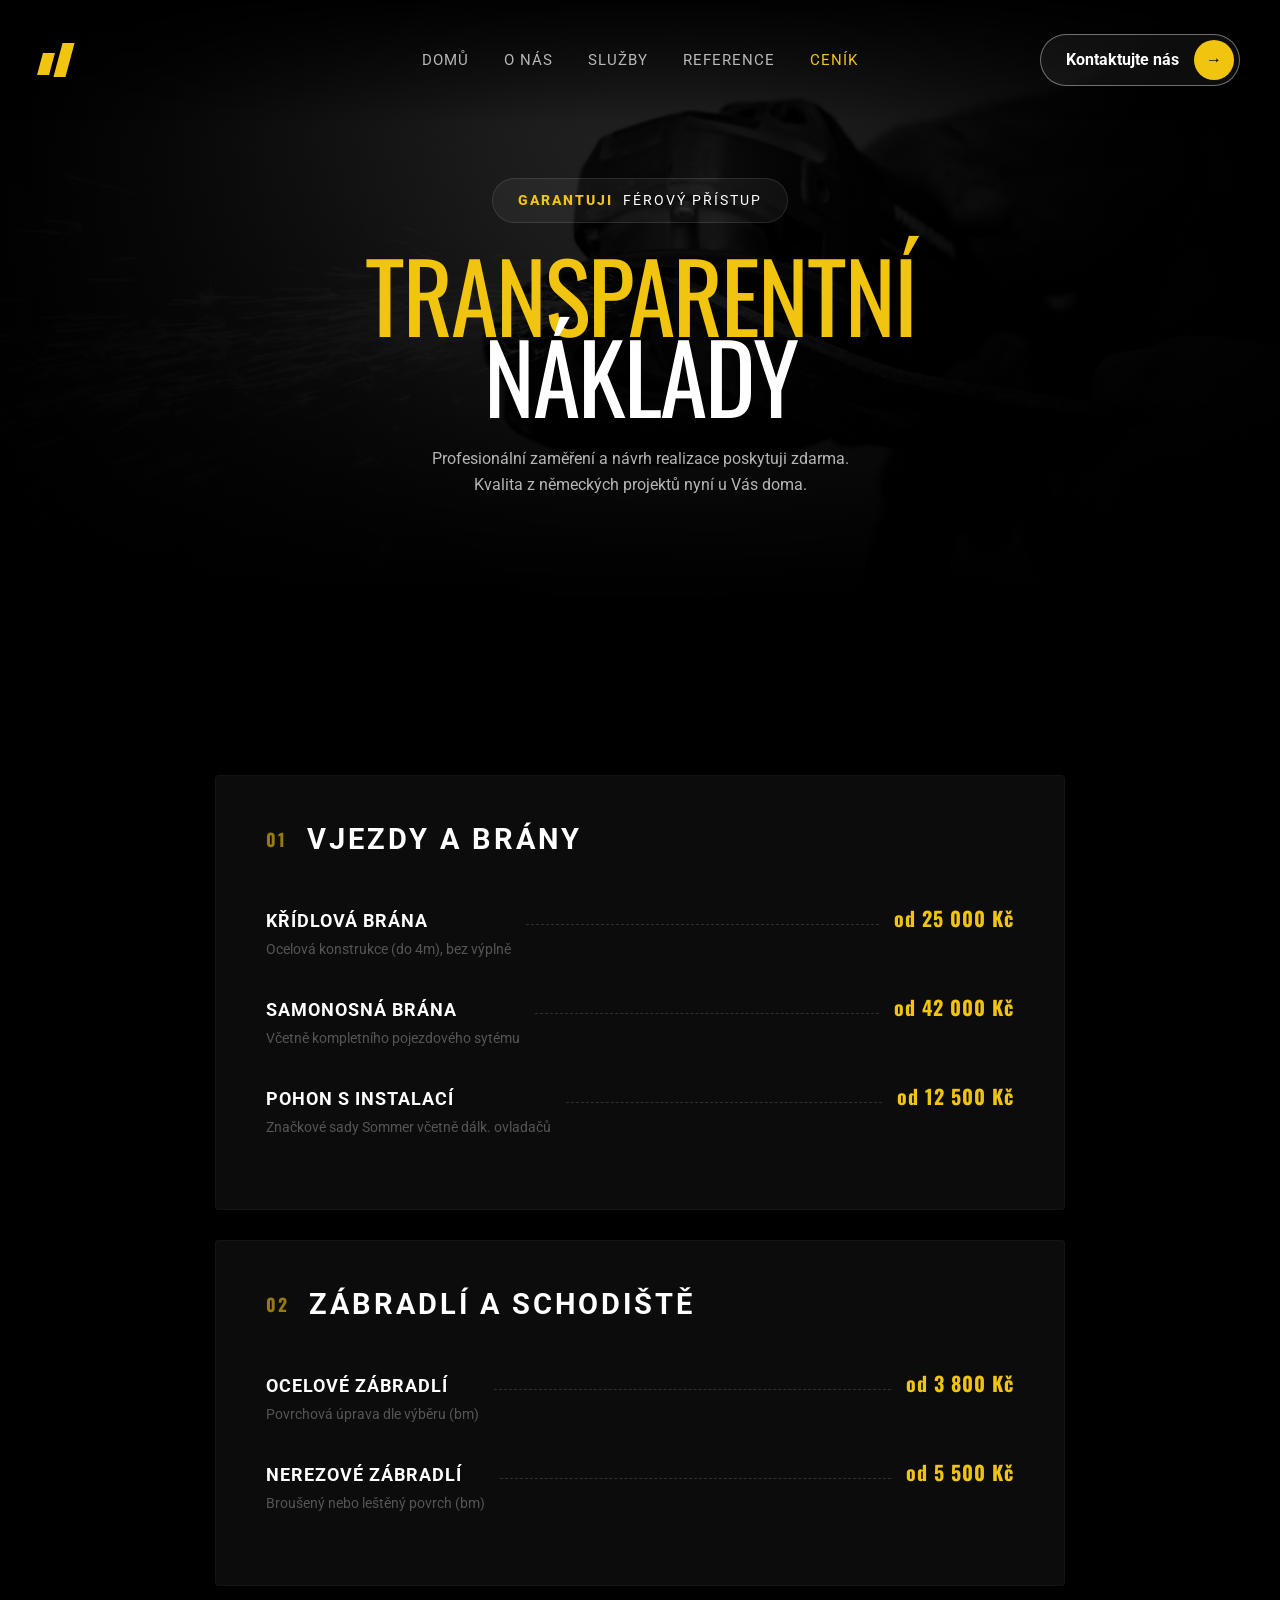
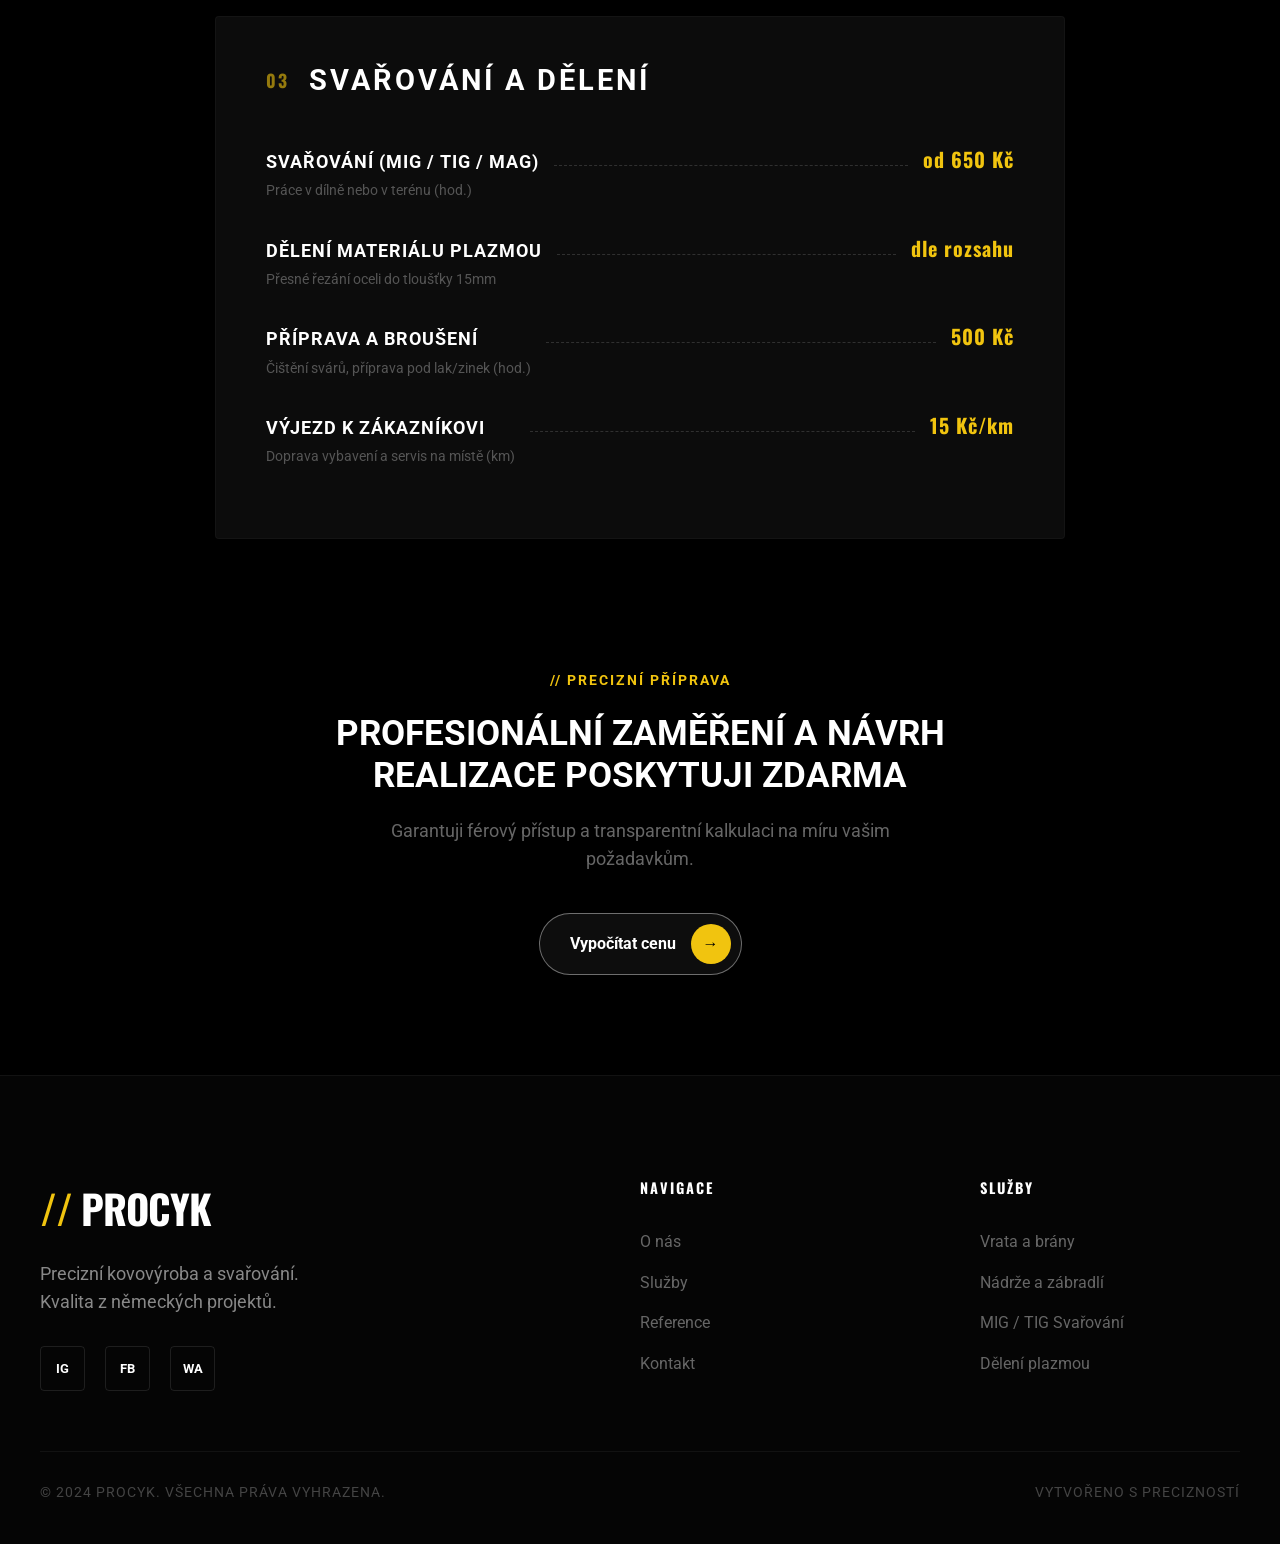
==== cenik.html @ 387824d1 "Add files via upload" ====
<!doctype html>
<html lang="cs">
  <head>
    <meta charset="UTF-8" />
    <meta name="viewport" content="width=device-width, initial-scale=1.0" />
    <title>Ceník | PROCYK</title>
    <link rel="stylesheet" href="style.css" />
        <link
      href="https://fonts.googleapis.com/css2?family=Oswald:wght@700&family=Roboto:wght@400;700&display=swap"
      rel="stylesheet"
    />
  </head>
  <body>
    <header class="main-header">
      <div class="header-inner">
        <div class="logo-wrapper">
          <div class="logo-icon">
            <span class="bar bar-1"></span>
            <span class="bar bar-2"></span>
          </div>
        </div>

        <nav class="nav-menu">
          <ul>
            <li><a href="index.html">Domů</a></li>
            <li><a href="index.html#o-mne">O nás</a></li>
              <a href="index.html#services">Služby</a>
            </li>
            <li><a href="reference.html">Reference</a></li>
            <li><a href="cenik.html" class="active">Ceník</a></li>
          </ul>
        </nav>

        <div class="header-actions">
          <a href="kontakt.html" class="contact-pill">
            <span>Kontaktujte nás</span>
            <div class="circle-arrow">→</div>
          </a>
        </div>
      </div>
    </header>

<section class="pricing-hero">
    <div class="hero-bg-wrapper">
        <img src="images/hero-cenik.jpg" alt="Výroba" class="hero-bg-img">
        <div class="hero-gradient-overlay"></div>
    </div>

    <div class="hero-content-center">
        <div class="trust-pill">
            <span class="pill-yellow">Garantuji</span> férový přístup
        </div>
        
        <h1 class="huge-title">
            <span class="line-yellow">Transparentní</span>
            <span class="line-white">Náklady</span>
        </h1>

        <p class="hero-description">
            Profesionální zaměření a návrh realizace poskytuji zdarma. <br>
            Kvalita z německých projektů nyní u Vás doma.
        </p>
    </div>
</section>
</section>
    <section class="pricing-content">
      <div class="container-small">
        <div class="price-card-group">
          <div class="price-cat-header">
            <span class="cat-number">01</span>
            <h2 class="cat-title">Vjezdy a brány</h2>
          </div>

          <div class="price-list">
            <div class="price-item">
              <div class="price-info">
                <span class="service-name">Křídlová brána</span>
                <span class="service-detail"
                  >Ocelová konstrukce (do 4m), bez výplně</span
                >
              </div>
              <div class="price-dots"></div>
              <div class="price-tag">od 25 000 Kč</div>
            </div>

            <div class="price-item">
              <div class="price-info">
                <span class="service-name">Samonosná brána</span>
                <span class="service-detail"
                  >Včetně kompletního pojezdového sytému</span
                >
              </div>
              <div class="price-dots :hover"></div>
              <div class="price-tag">od 42 000 Kč</div>
            </div>

            <div class="price-item highlight">
              <div class="price-info">
                <span class="service-name">Pohon s instalací</span>
                <span class="service-detail"
                  >Značkové sady Sommer včetně dálk. ovladačů</span
                >
              </div>
              <div class="price-dots"></div>
              <div class="price-tag">od 12 500 Kč</div>
            </div>
          </div>
        </div>

        <div class="price-card-group">
          <div class="price-cat-header">
            <span class="cat-number">02</span>
            <h2 class="cat-title">Zábradlí a schodiště</h2>
          </div>

          <div class="price-list">
            <div class="price-item">
              <div class="price-info">
                <span class="service-name">Ocelové zábradlí</span>
                <span class="service-detail"
                  >Povrchová úprava dle výběru (bm)</span
                >
              </div>
              <div class="price-dots"></div>
              <div class="price-tag">od 3 800 Kč</div>
            </div>

            <div class="price-item">
              <div class="price-info">
                <span class="service-name">Nerezové zábradlí</span>
                <span class="service-detail"
                  >Broušený nebo leštěný povrch (bm)</span
                >
              </div>
              <div class="price-dots"></div>
              <div class="price-tag">od 5 500 Kč</div>
            </div>
          </div>
        </div>

<div class="price-card-group">
            <div class="price-cat-header">
                <span class="cat-number">03</span>
                <h2 class="cat-title">Svařování a dělení</h2>
            </div>
            
            <div class="price-list">
                <div class="price-item">
                    <div class="price-info">
                        <span class="service-name">Svařování (MIG / TIG / MAG)</span>
                        <span class="service-detail">Práce v dílně nebo v terénu (hod.)</span>
                    </div>
                    <div class="price-dots"></div>
                    <div class="price-tag">od 650 Kč</div>
                </div>

                <div class="price-item">
                    <div class="price-info">
                        <span class="service-name">Dělení materiálu plazmou</span>
                        <span class="service-detail">Přesné řezání oceli do tloušťky 15mm</span>
                    </div>
                    <div class="price-dots"></div>
                    <div class="price-tag">dle rozsahu</div>
                </div>

                <div class="price-item">
                    <div class="price-info">
                        <span class="service-name">Příprava a broušení</span>
                        <span class="service-detail">Čištění svárů, příprava pod lak/zinek (hod.)</span>
                    </div>
                    <div class="price-dots"></div>
                    <div class="price-tag">500 Kč</div>
                </div>

                <div class="price-item highlight">
                    <div class="price-info">
                        <span class="service-name">Výjezd k zákazníkovi</span>
                        <span class="service-detail">Doprava vybavení a servis na místě (km)</span>
                    </div>
                    <div class="price-dots"></div>
                    <div class="price-tag">15 Kč/km</div>
                </div>
            </div>
        </div> </div> </section> <section class="pricing-footer-cta">
    <div class="container-small">
        <div class="cta-simple-content">
            <span class="cta-subtitle">// Precizní příprava</span>
            <h2 class="cta-main-title">Profesionální zaměření a návrh realizace poskytuji zdarma</h2>
            <p class="cta-desc">Garantuji férový přístup a transparentní kalkulaci na míru vašim požadavkům.</p>
            
            <a href="kontakt.html" class="contact-pill cta-pill">
                <span>Vypočítat cenu</span>
                <div class="circle-arrow">→</div>
            </a>
        </div>
    </div>
</section>

<footer class="main-footer">
    <div class="footer-container">
        <div class="footer-top">
            <div class="footer-col brand">
                <div class="footer-logo">
                    <span class="logo-accent">//</span> PROCYK
                </div>
                <p class="footer-tagline">Precizní kovovýroba a svařování. <br>Kvalita z německých projektů.</p>
                <div class="footer-socials">
                    <a href="#" class="social-link">IG</a>
                    <a href="#" class="social-link">FB</a>
                    <a href="#" class="social-link">WA</a>
                </div>
            </div>

            <div class="footer-col">
                <h4 class="footer-h">Navigace</h4>
                <ul class="footer-links">
                    <li><a href="index.html#about">O nás</a></li>
                    <li><a href="index.html#services">Služby</a></li>
                    <li><a href="reference.html">Reference</a></li>
                    <li><a href="kontakt.html">Kontakt</a></li>
                </ul>
            </div>

            <div class="footer-col">
                <h4 class="footer-h">Služby</h4>
                <ul class="footer-links">
                    <li><a href="#">Vrata a brány</a></li>
                    <li><a href="#">Nádrže a zábradlí</a></li>
                    <li><a href="#">MIG / TIG Svařování</a></li>
                    <li><a href="#">Dělení plazmou</a></li>
                </ul>
            </div>
        </div>

        <div class="footer-bottom">
            <div class="footer-divider"></div>
            <div class="footer-bottom-flex">
                <p>© 2024 Procyk. Všechna práva vyhrazena.</p>
                <p>Vytvořeno s precizností</p>
            </div>
        </div>
    </div>
</footer>
    <script src="script.js"></script>
  </body>
</html>
---- style.css ----
/* --- 1. ZÁKLAD A PROMĚNNÉ --- */
@import url("https://fonts.googleapis.com/css2?family=Oswald:wght@500;700&family=Roboto:wght@400;700&display=swap");
:root {
  --bg-dark: #000000; /* Čistá černá */
  --accent-yellow: #f1c40f; /* Jasná žlutá (akcent) */
  --text-white: #ffffff;
  --text-gray: #b0b0b0;
  --nav-bg: #111111; /* Téměř černá pro nav */
  --font-heading: "Oswald", sans-serif;
  --font-body: "Roboto", sans-serif;
}
* {
  margin: 0;
  padding: 0;
  box-sizing: border-box;
}
body {
  font-family: var(--font-body);
  background-color: var(--bg-dark);
  color: var(--text-white);
  line-height: 1.6;
}
html {
  scroll-behavior: smooth;
}

/* --- 2. NAVBAR (VYCENTROVANÝ S BLUREM) --- */
.main-header {
  position: fixed;
  top: 0;
  width: 100%;
  z-index: 1000;
  padding: 20px 0;
  transition:
    background 0.3s ease,
    padding 0.3s ease,
    border 0.3s ease; /* Specifikujeme, co se má animovat */
  background: linear-gradient(
    to bottom,
    rgba(0, 0, 0, 0.9) 0%,
    transparent 100%
  );
}

/* Stav po scrollu - přidá blur a tmavší pozadí */
.main-header.scrolled {
  padding: 10px 0;
  background: rgba(
    5,
    5,
    5,
    0.85
  ) !important; /* Pevná barva místo gradientu eliminuje blikání */
  backdrop-filter: blur(15px);
  -webkit-backdrop-filter: blur(15px);
}

.logo-link {
  text-decoration: none; /* Odstraní případné podtržení */
  display: block;
  transition: opacity 0.3s ease;
}

.logo-link:hover {
  opacity: 0.8; /* Jemná reakce na najetí myší */
}

/* Pokud máš v logu text, zajisti, aby byl bílý */
.logo-text {
  font-family: var(--font-heading);
  font-weight: 800;
  font-size: 1.5rem;
  color: #fff;
  margin-left: 10px;
  letter-spacing: -1px;
}
.header-inner {
  max-width: 1400px;
  margin: 0 auto;
  padding: 0 40px;
  display: flex;
  justify-content: space-between; /* Logo vlevo, Actions vpravo */
  align-items: center;
  position: relative; /* Nutné pro absolutní centrování menu */
  height: 80px;
}

/* LOGO SEKCE */
.logo-wrapper {
  z-index: 10;
}

.logo-icon {
  display: flex;
  gap: 6px;
  text-decoration: none;
  align-items: center;
}

.bar {
  width: 12px;
  background: var(--accent-yellow);
  transform: skewX(-15deg);
}

.bar-1 {
  height: 22px;
  margin-top: 8px;
}
.bar-2 {
  height: 34px;
}

/* NAVIGAČNÍ MENU - MATEMATICKÝ STŘED */
.nav-menu {
  position: absolute;
  left: 50%;
  transform: translateX(-50%); /* Perfektní vycentrování */
  z-index: 5;
}

.nav-menu ul {
  display: flex;
  list-style: none;
  gap: 35px;
  margin: 0;
  padding: 0;
  align-items: center;
}

.nav-menu a {
  text-decoration: none;
  color: var(--text-white);
  font-size: 0.95rem;
  opacity: 0.7;
  transition: 0.3s;
  text-transform: uppercase;
  letter-spacing: 1px;
}

.nav-menu a:hover,
.nav-menu a.active {
  opacity: 1;
  color: var(--accent-yellow);
}

/* PRAVÁ STRANA (Tlačítko) */
.header-actions {
  z-index: 10;
}

.contact-pill {
  display: flex;
  align-items: center;
  background: rgba(255, 255, 255, 0.05);
  border: 1px solid rgba(255, 255, 255, 0.4);
  padding: 5px 5px 5px 25px;
  border-radius: 50px;
  color: white;
  text-decoration: none;
  font-weight: 700;
  transition: all 0.3s ease;
}

.circle-arrow {
  width: 40px;
  height: 40px;
  background-color: var(
    --accent-yellow
  ) !important; /* Vynutíme žlutou, pokud zmizela */
  border-radius: 50%;
  display: flex;
  align-items: center;
  justify-content: center;
  color: #000 !important; /* Černá šipka */
  margin-left: 15px;
  font-weight: bold;
  transition:
    transform 0.3s ease,
    background-color 0.3s ease;
}

/* HOVER A AKTIVNÍ STAV PILLU (BEZ POHYBU) */
.contact-pill:hover,
.contact-pill.active-pill {
  border-color: var(--accent-yellow);
}

.contact-pill:hover span,
.contact-pill.active-pill span {
  color: var(--accent-yellow);
}

.contact-pill:hover .circle-arrow,
.contact-pill.active-pill .circle-arrow {
  background-color: var(--accent-yellow);
  color: #000;
}

/* Mobilní optimalizace */
@media (max-width: 992px) {
  .nav-menu {
    display: none; /* Tady by pak přišlo mobilní menu/hamburger */
  }
}
/* --- 3. HERO SEKCE --- */
/* MODERNÍ HERO SEKCE (1:1 Design) */
.modern-hero-1to1 {
  height: 100vh;
  position: relative;
  display: flex;
  align-items: center; /* Vertikálně stále na střed */
  justify-content: flex-start; /* Obsah se posune doleva */
  padding: 0 10%; /* Odsazení od levého kraje */
  overflow: hidden;
}

.hero-main-container.left-aligned {
  position: relative;
  z-index: 2;
  max-width: 900px;
  text-align: left; /* Text doleva */
  margin-left: 0;
}

.hero-bg-wrapper {
  position: absolute;
  top: 0;
  left: 0;
  width: 100%;
  height: 100%;
  z-index: 1;
}
.hero-bg-img {
  width: 100%;
  height: 100%;
  object-fit: cover;
  opacity: 0.25; /* Tmavé pozadí */
}

.hero-gradient-overlay {
  position: absolute;
  top: 0;
  left: 0;
  width: 100%;
  height: 100%;
  background: linear-gradient(
    0deg,
    var(--bg-dark) 5%,
    rgba(0, 0, 0, 0) 50%,
    var(--bg-dark) 95%
  );
}

.hero-main-container {
  position: relative;
  z-index: 2;
  max-width: 1000px;
}

/* Obrovský nadpis */
.hero-huge-title {
  font-family: var(--font-heading);
  font-size: clamp(2.5rem, 8vw, 5.5rem);
  font-weight: 500;
  line-height: 1;
  margin-bottom: 30px;
  text-transform: uppercase;
  display: flex;
  flex-direction: column; /* Řádky pod sebou */
}

.line-yellow {
  color: var(--accent-yellow);
}
.line-white {
  color: var(--text-white);
}

/* Popis */
.hero-description {
  font-size: 1.25rem;
  color: var(--text-gray);
  margin: 0 0 50px 0; /* Zrušeno centrování marginem */
  max-width: 600px;
}

.hero-buttons-1to1 {
  display: flex;
  gap: 15px;
  justify-content: flex-start; /* Zarovnání doleva podle tvého přání */
  align-items: center;
  margin-top: 40px;
}

.btn-quote-solid,
.btn-services-outline {
  display: flex;
  align-items: center;
  text-decoration: none;
  font-family: "Roboto", sans-serif;
  font-weight: 700;
  font-size: 1rem;
  border-radius: 50px; /* Perfektní pilulka */
  transition: all 0.3s ease;
  height: 60px; /* Fixní výška pro oba */
}

.btn-circle {
  width: 50px;
  height: 50px;
  background-color: #000; /* Černý kruh uvnitř */
  border-radius: 50%;
  display: flex;
  align-items: center;
  justify-content: center;
  margin-left: 20px;
  transition: transform 0.3s ease;
}

.btn-quote-solid {
  background-color: var(--accent-yellow);
  color: #000;
  padding: 5px 5px 5px 30px; /* Více místa vlevo pro text */
}

.btn-arrow {
  color: var(--accent-yellow);
  font-size: 1.4rem;
}

.btn-quote-solid:hover .btn-circle {
  transform: scale(1.05);
}

/* OUTLINE TLAČÍTKO */
.btn-services-outline {
  background-color: transparent;
  border: 1px solid rgba(255, 255, 255, 0.8);
  color: #fff;
  padding: 0 35px;
}

.btn-arrow-simple {
  margin-left: 15px;
  font-size: 1.2rem;
  transition: transform 0.3s ease;
}

.btn-services-outline:hover {
  background-color: rgba(255, 255, 255, 0.05);
  border-color: #fff;
}

.btn-services-outline:hover .btn-arrow-simple {
  transform: translateX(5px);
}

/* RESPONSIVITA */
@media (max-width: 480px) {
  .hero-buttons-1to1 {
    flex-direction: column;
    align-items: flex-start;
  }
  .btn-quote-solid,
  .btn-services-outline {
    width: 100%;
    justify-content: space-between;
  }
}

.btn-quote-pill {
  display: flex;
  align-items: center;
  background-color: rgba(255, 255, 255, 0.03);
  border: 1px solid rgba(255, 255, 255, 0.3);
  padding: 6px 6px 6px 30px;
  border-radius: 50px;
  color: var(--text-white);
  text-decoration: none;
  font-weight: 700;
  font-size: 1rem;
  transition: 0.3s;
}
.circle-arrow-btn {
  width: 45px;
  height: 45px;
  background: var(--accent-yellow);
  border-radius: 50%;
  display: flex;
  align-items: center;
  justify-content: center;
  color: #000;
  font-size: 1.3rem;
  margin-left: 15px;
}
.btn-quote-pill:hover {
  background-color: rgba(255, 255, 255, 0.1);
  border-color: var(--accent-yellow);
}

.btn-outline-minimal {
  display: flex;
  align-items: center;
  border: 1px solid rgba(255, 255, 255, 0.3);
  color: var(--text-white);
  padding: 16px 35px;
  text-decoration: none;
  font-weight: 700;
  border-radius: 5px;
  transition: 0.3s;
}
.arrow-linear {
  margin-left: 10px;
  opacity: 0.5;
  transition: 0.3s;
}
.btn-outline-minimal:hover {
  background-color: rgba(255, 255, 255, 0.05);
  border-color: var(--accent-yellow);
}
.btn-outline-minimal:hover .arrow-linear {
  opacity: 1;
  transform: translateX(3px);
}

/* Spodní tmavá lišta se službami */
.hero-services-bar {
  position: absolute;
  bottom: 0;
  left: 0;
  width: 100%;
  background-color: rgba(17, 17, 17, 0.8);
  border-top: 1px solid rgba(255, 255, 255, 0.05);
  padding: 25px 40px;
  z-index: 3;
}

.services-list {
  max-width: 1400px;
  margin: 0;
  display: flex;
  justify-content: flex-start; /* Služby doleva */
  gap: 50px; /* Mezery mezi službami */
  list-style: none;
}

.services-list li {
  font-family: var(--font-heading);
  text-transform: uppercase;
  font-size: 1.1rem;
  font-weight: bold;
  color: #ccc;
}
.services-list li span {
  color: var(--accent-yellow);
  margin-right: 12px;
}

/* Mobilní úprava */
@media (max-width: 768px) {
  .hero-huge-title {
    font-size: 2.5rem;
  }
  .services-list {
    flex-direction: column;
    gap: 15px;
    text-align: left;
    padding-left: 20px;
  }
}
/* --- 4. LIŠTA A RESPONSIVITA --- */
.hero-services-bar {
  position: absolute;
  bottom: 0;
  width: 100%;
  background: rgba(10, 10, 10, 0.9);
  padding: 30px 50px;
  z-index: 3;
}

.services-list {
  max-width: 1400px;
  margin: 0 auto;
  display: flex;
  justify-content: space-between;
  list-style: none;
}

.services-list li span {
  color: var(--accent-yellow);
  margin-right: 15px;
}

@media (max-width: 768px) {
  .nav-menu,
  .hero-services-bar {
    display: none;
  }
  .hero-huge-title {
    font-size: 2.8rem;
  }
}

/* --- SPOLEČNÉ PRO SEKCE --- */
.container {
  max-width: 1200px;
  margin: 0 auto;
  padding: 0 20px;
}
section {
  padding: 100px 0;
}
.section-title {
  font-family: var(--font-heading);
  font-size: 3rem;
  text-transform: uppercase;
  margin-bottom: 40px;
  line-height: 1.1;
}
.section-title span {
  color: var(--accent-yellow);
}
.section-title.center {
  text-align: center;
}

/* --- ABOUT --- */
/* --- SEKCE O NÁS (UPRAVENÝ RYTMUS) --- */
.section-about {
  /* Mírně světlejší pozadí pro oddělení od černé sekce Služby */
  background-color: #0c0c0c;
  padding: 140px 0;
  border-top: 1px solid rgba(255, 255, 255, 0.03);
  border-bottom: 1px solid rgba(255, 255, 255, 0.03);
  position: relative;
}

.about-grid {
  display: grid;
  /* Mírně asymetrický grid pro modernější vzhled */
  grid-template-columns: 1.1fr 0.9fr;
  gap: 80px;
  align-items: center;
}

.about-text p {
  color: var(--text-gray);
  font-size: 1.1rem;
  line-height: 1.7;
  margin-bottom: 40px;
  max-width: 600px;
}

/* Statistiky s lepším rozložením */
.stats-grid {
  display: grid;
  grid-template-columns: repeat(2, minmax(140px, auto));
  gap: 40px;
}

.stat-item h3 {
  color: var(--accent-yellow);
  font-size: 3rem; /* Větší a výraznější čísla */
  font-family: var(--font-heading);
  margin-bottom: 5px;
  line-height: 1;
}

.stat-item p {
  text-transform: uppercase;
  font-size: 0.85rem;
  letter-spacing: 2px;
  color: #666;
  margin: 0;
}

/* Fotka s industriálním detailem */
.about-image {
  position: relative;
}

/* Žlutý akcentní roh za fotkou */
.about-image::after {
  content: "";
  position: absolute;
  top: -15px;
  right: -15px;
  width: 100px;
  height: 100px;
  border-top: 3px solid var(--accent-yellow);
  border-right: 3px solid var(--accent-yellow);
  z-index: 0;
}

.about-image img {
  width: 100%;
  border-radius: 5px; /* Méně kulaté rohy působí víc profi */
  filter: grayscale(1) brightness(0.8);
  transition: all 0.6s cubic-bezier(0.165, 0.84, 0.44, 1);
  position: relative;
  z-index: 1;
  box-shadow: 0 20px 50px rgba(0, 0, 0, 0.5);
}

.about-image img:hover {
  filter: grayscale(0) brightness(1);
  transform: scale(1.02);
}

/* Responzivita */
@media (max-width: 992px) {
  .about-grid {
    grid-template-columns: 1fr;
    gap: 60px;
    text-align: left;
  }
  .about-image {
    order: -1; /* Fotka nahoře na mobilu */
    max-width: 500px;
  }
}

/* --- SERVICES --- */
/* --- OPRAVENÉ KARTY SLUŽEB --- */
.services-container {
  max-width: 1400px; /* Ještě o něco širší pro masivnější vzhled */
  margin: 0 auto;
  padding: 0 40px;
}

.services-cards {
  display: grid;
  grid-template-columns: repeat(auto-fit, minmax(400px, 1fr)); /* Širší karty */
  gap: 30px;
}

.service-card {
  background: #0c0c0c;
  border: 1px solid rgba(255, 255, 255, 0.05);
  padding: 50px;
  display: flex;
  flex-direction: column;
  justify-content: space-between;
  min-height: 450px;
  transition: var(--transition);
}

.service-card:hover {
  border-color: var(--accent-yellow);
  background: #111;
}

/* Horní část: Číslo a Nadpis v jedné lince */
.card-top {
  display: flex;
  align-items: baseline; /* Srovná spodek textů */
  gap: 20px;
  margin-bottom: 40px;
}

.service-number {
  font-family: var(--font-heading);
  color: var(--accent-yellow);
  font-size: 1.2rem;
  font-weight: 700;
}

.service-title {
  font-family: var(--font-heading);
  font-size: 1.8rem;
  text-transform: uppercase;
  color: #fff;
  letter-spacing: 1px;
}

/* Seznam položek */
.service-list {
  list-style: none;
  margin-bottom: 40px;
}

.service-list li {
  font-size: 1.05rem;
  color: var(--text-gray);
  margin-bottom: 15px;
  display: flex;
  align-items: center;
}

.service-list li span {
  color: var(--accent-yellow);
  margin-right: 15px;
  font-weight: bold;
}

/* Spodek karty */
.service-footer {
  color: #444;
  font-size: 0.85rem;
  text-transform: uppercase;
  letter-spacing: 2px;
  border-top: 1px solid rgba(255, 255, 255, 0.05);
  padding-top: 25px;
}

/* Responzivita pro menší monitory */
@media (max-width: 1200px) {
  .services-cards {
    grid-template-columns: repeat(auto-fit, minmax(320px, 1fr));
  }
}

/* --- CONTACT --- */
.section-contact {
  background-color: #1a1a1a; /* Světlejší šedé pozadí celé sekce */
  padding: 140px 0;
  position: relative;
}

.contact-container {
  max-width: 1400px; /* Masivnější šířka */
  margin: 0 auto;
  padding: 0 40px;
}

.contact-black-box {
  background: #121212; /* Světlejší šedé pozadí boxu */
  border: 1px solid rgba(255, 255, 255, 0.08);
  border-radius: 12px;
  display: grid;
  grid-template-columns: 1fr 1.3fr;
  overflow: hidden;
  box-shadow: 0 30px 60px rgba(0, 0, 0, 0.5);
}

/* LEVÁ STRANA */
.contact-info-side {
  padding: 80px 60px;
  background: #0f0f0f; /* Trochu tmavší než pravá pro kontrast */
}

.contact-title {
  font-family: var(--font-heading);
  font-size: 3.5rem;
  line-height: 1;
  text-transform: uppercase;
  margin-bottom: 20px;
  color: var(--accent-yellow);
}

.contact-title span {
  color: var(--text-white);
}
.contact-subtext {
  /* Místo nudné šedé použijeme "off-white" s mírným průsvitem */
  color: rgba(255, 255, 255, 0.7);
  font-size: 1.1rem;
  line-height: 1.6;
  margin-bottom: 50px;
  max-width: 450px; /* Aby se text nelámal divně přes celou šířku */
  font-weight: 300; /* Lehčí váha písma vypadá víc luxusně */
  letter-spacing: 0.5px;
}

/* DIVIDER (DĚLÍCÍ ČÁRA) */
.contact-divider {
  width: 100%;
  height: 1px;
  background: rgba(255, 255, 255, 0.1);
  margin: 40px 0;
}

.info-details {
  display: flex;
  flex-direction: column;
  gap: 30px;
}
.info-label {
  color: var(--accent-yellow);
  font-size: 0.8rem;
  text-transform: uppercase;
  letter-spacing: 2px;
  margin-bottom: 8px;
  display: block;
}
.info-item p,
.info-item a {
  font-size: 1.3rem;
  color: #fff;
  text-decoration: none;
}

/* PRAVÁ STRANA (FORMULÁŘ) */
.contact-form-side {
  padding: 80px 60px;
  display: flex;
  flex-direction: column;
}

.form-grid {
  display: grid;
  grid-template-columns: 1fr 1fr;
  gap: 30px;
}

.full-width {
  grid-column: span 2;
}

.form-group label {
  display: block;
  color: #888;
  font-size: 0.9rem;
  margin-bottom: 12px;
  text-transform: uppercase;
  letter-spacing: 1px;
}

.form-group input,
.form-group select {
  width: 100%;
  background: #1a1a1a;
  border: 1px solid rgba(255, 255, 255, 0.05);
  padding: 18px 25px;
  color: #fff;
  border-radius: 4px;
  font-size: 1rem;
}

/* TLAČÍTKO NA SPODKU */
.form-button-area {
  margin-top: auto; /* Tlačí button dolů */
  padding-top: 50px;
}

.btn-submit-wide {
  width: 100%;
  background: var(--accent-yellow);
  color: #000;
  border: none;
  padding: 25px;
  font-weight: 800;
  text-transform: uppercase;
  font-size: 1.1rem;
  cursor: pointer;
  display: flex;
  justify-content: center;
  align-items: center;
  gap: 20px;
  transition: 0.3s ease;
}

.btn-submit-wide:hover {
  background: #fff;
  transform: translateY(-5px);
}

@media (max-width: 1100px) {
  .contact-black-box {
    grid-template-columns: 1fr;
  }
  .form-grid {
    grid-template-columns: 1fr;
  }
  .full-width {
    grid-column: span 1;
  }
}

/* --- LIT FOOTER DESIGN --- */
.main-footer {
  width: 100% !important; /* Vynutí plnou šířku prohlížeče */
  background-color: #050505;
  padding: 100px 0 40px 0;
  border-top: 1px solid rgba(255, 255, 255, 0.05);
}

.footer-container {
  max-width: 1400px !important; /* Footeru dovolíme být širší než ceníku */
  margin: 0 auto;
  padding: 0 40px;
}

.footer-top {
  display: grid;
  grid-template-columns: 2fr 1fr 1fr;
  gap: 80px;
  margin-bottom: 60px;
  /* PŘIDEJ TOTO: Zabrání to sloupcům, aby se do sebe vmačkaly */
  min-width: 0;
}

/* A uprav tuhle media query, kterou už v CSS máš, na 1024px */
@media (max-width: 1024px) {
  .footer-top {
    grid-template-columns: 1fr; /* Na tabletu to hodí sloupce pod sebe */
    gap: 40px;
  }
}

/* Branding sloupec */
.footer-logo {
  font-family: var(--font-heading);
  font-size: 2.5rem;
  font-weight: 800;
  letter-spacing: -1px;
  margin-bottom: 20px;
  color: #fff;
}

.logo-accent {
  color: var(--accent-yellow);
}

.footer-tagline {
  color: #888;
  font-size: 1.1rem;
  max-width: 300px;
  line-height: 1.6;
  margin-bottom: 30px;
}

/* Nadpisy sloupců */
.footer-h {
  color: #fff;
  text-transform: uppercase;
  font-size: 0.9rem;
  letter-spacing: 2px;
  margin-bottom: 30px;
  font-family: var(--font-heading);
}

/* Odkazy */
.footer-links {
  list-style: none;
}

.footer-links li {
  margin-bottom: 15px;
}

.footer-links a {
  color: #666;
  text-decoration: none;
  transition: 0.3s;
  font-size: 1rem;
}

.footer-links a:hover {
  color: var(--accent-yellow);
  padding-left: 5px;
}

/* Sociální sítě */
.footer-socials {
  display: flex;
  gap: 20px;
}

.social-link {
  width: 45px;
  height: 45px;
  border: 1px solid rgba(255, 255, 255, 0.1);
  display: flex;
  align-items: center;
  justify-content: center;
  color: #fff;
  text-decoration: none;
  font-size: 0.8rem;
  font-weight: bold;
  border-radius: 4px;
  transition: 0.3s;
}

.social-link:hover {
  background: var(--accent-yellow);
  color: #000;
  border-color: var(--accent-yellow);
  transform: translateY(-5px);
}

/* Spodní lišta */
.footer-divider {
  height: 1px;
  background: rgba(255, 255, 255, 0.05);
  margin-bottom: 30px;
}

.footer-bottom-flex {
  display: flex;
  justify-content: space-between;
  color: #444;
  font-size: 0.85rem;
  text-transform: uppercase;
  letter-spacing: 1px;
}

/* Responzivita */
@media (max-width: 900px) {
  .footer-top {
    grid-template-columns: 1fr;
    gap: 50px;
  }
  .footer-tagline {
    max-width: 100%;
  }
}

/* =========================================
   CSS PRO STRÁNKU CENÍK (PRICING)
   ========================================= */

/* --- UPRAVENÝ CENÍK (KOMPAKTNÍ STŘEDOVÝ DESIGN) --- */

/* Kontejner, který to udrží uprostřed a v rozumné šířce */
.container-small {
  max-width: 900px; /* Ideální šířka pro čitelnost */
  margin: 0 auto;
  padding: 0 25px;
}

/* Hlavička stránky vycentrovaná */
.page-header {
  padding: 160px 0 60px 0;
  background: #050505;
  text-align: center; /* Vycentrovaný nadpis "Ceník" */
}

.header-subtitle {
  margin: 20px auto 0;
  max-width: 600px; /* Aby text pod nadpisem nebyl moc roztažený */
}

/* Karta pro skupinu cen */
.price-card-group {
  background: #0c0c0c;
  border: 1px solid rgba(255, 255, 255, 0.03);
  padding: 40px 50px; /* Vyváženější vnitřní odsazení */
  margin-bottom: 30px;
  border-radius: 4px;
  transition: all 0.4s ease;
}

.price-card-group:hover {
  border-color: rgba(241, 196, 15, 0.3);
  box-shadow: 0 30px 60px rgba(0, 0, 0, 0.5);
  transform: translateY(-5px);
}

/* Hlavička kategorie (01, 02...) */
.price-cat-header {
  display: flex;
  align-items: center;
  gap: 20px;
  margin-bottom: 40px;
}

.cat-number {
  color: var(--accent-yellow);
  font-family: var(--font-heading);
  font-size: 1.1rem;
  font-weight: 800;
  letter-spacing: 2px;
  opacity: 0.6;
}

.cat-title {
  font-size: 1.8rem; /* Mírně zmenšeno pro lepší proporce */
  text-transform: uppercase;
  letter-spacing: 3px;
  color: #fff;
  margin: 0;
}

/* Jednotlivé položky ceníku */
.price-item {
  display: flex;
  align-items: baseline; /* Lepší zarovnání textu a teček */
  margin-bottom: 25px;
  padding-bottom: 5px;
}

.price-info {
  display: flex;
  flex-direction: column;
  flex-shrink: 0;
  max-width: 65%; /* Název nezabere celou šířku */
}

.service-name {
  font-size: 1.1rem;
  font-weight: 700;
  color: #fff;
  text-transform: uppercase;
  letter-spacing: 1px;
}

.service-detail {
  font-size: 0.85rem;
  color: #555;
  margin-top: 4px;
  font-weight: 400;
}

/* Tečky */
.price-dots {
  flex-grow: 1;
  border-bottom: 1px dashed rgba(255, 255, 255, 0.15);
  margin: 0 15px;
  position: relative;
  top: -2px;
}

/* Cena */
.price-tag {
  font-family: var(--font-heading);
  font-size: 1.25rem;
  color: var(--accent-yellow);
  font-weight: 800;
  white-space: nowrap;
  letter-spacing: 1px;
}

/* --- RESPONZIVITA PRO MOBILY --- */
@media (max-width: 768px) {
  .price-item {
    flex-direction: column;
    align-items: flex-start;
    margin-bottom: 30px;
  }

  .price-dots {
    display: none;
  }

  .price-tag {
    margin-top: 8px;
    font-size: 1.3rem;
  }

  .price-card-group {
    padding: 30px 20px;
  }

  .cat-title {
    font-size: 1.4rem;
  }
}

.pricing-footer-cta {
  padding: 100px 0;
  text-align: center;
  margin-top: -100px;
}

.cta-simple-content {
  display: flex;
  flex-direction: column;
  align-items: center; /* Všechno hezky pod sebe na střed */
  gap: 20px;
}

.cta-subtitle {
  color: var(--accent-yellow);
  text-transform: uppercase;
  letter-spacing: 2px;
  font-weight: 700;
  font-size: 0.9rem;
}

.cta-main-title {
  font-size: 2.2rem;
  color: #fff;
  text-transform: uppercase;
  max-width: 700px;
  line-height: 1.2;
}

.cta-desc {
  color: #666;
  font-size: 1.1rem;
  max-width: 500px;
  margin-bottom: 20px;
}

/* Sjednocení hoveru s tvým navbarem */
.cta-pill {
  padding: 10px 10px 10px 30px !important; /* Trochu větší než v navu, aby vyniklo */
  width: fit-content;
}

.pricing-hero {
  position: relative;
  height: 75vh;
  min-height: 600px;
  display: flex;
  align-items: center;
  justify-content: center;
  background: #000;
  overflow: hidden;
  text-align: center;
}

/* POZADÍ DO ZTRACENA */
.pricing-hero .hero-bg-wrapper {
  position: absolute;
  top: 0;
  left: 0;
  width: 100%;
  height: 100%;
  z-index: 1;
}
.pricing-hero .hero-bg-img {
  width: 100%;
  height: 100%;
  object-fit: cover;
  /* Ještě víc ubereme jas (0.3 místo 0.6) a přidáme kontrast */
  filter: grayscale(100%) brightness(0.8) contrast(1);
  /* Snížíme průhlednost, aby víc prosvítala černá podkladová barva */
  opacity: 0.35;

  /* Ponecháme masku pro plynulý přechod dolů */
  mask-image: linear-gradient(to bottom, black 20%, transparent 90%);
  -webkit-mask-image: linear-gradient(to bottom, black 20%, transparent 90%);
}

.pricing-hero .hero-gradient-overlay {
  position: absolute;
  inset: 0;
  /* Ztmavíme i ten radiální gradient, aby okraje byly úplně černé */
  background: radial-gradient(
    circle at center,
    rgba(0, 0, 0, 0.2) 0%,
    /* Střed jen lehce zatmavený */ rgba(0, 0, 0, 0.6) 50%,
    /* Rychlejší nástup tmy */ #000 100% /* Úplná tma na okrajích */
  );
  z-index: 2;
}
/* OBSAH NA STŘED */
.hero-content-center {
  position: relative;
  z-index: 10;
  max-width: 900px;
  padding: 0 20px;
}

/* Styl pillu z tvého obrázku */
.trust-pill {
  display: inline-block;
  background: rgba(255, 255, 255, 0.05);
  border: 1px solid rgba(255, 255, 255, 0.1);
  padding: 10px 25px;
  border-radius: 100px;
  font-size: 0.9rem;
  text-transform: uppercase;
  letter-spacing: 2px;
  margin-bottom: 30px;
  color: #fff;
}

.pill-yellow {
  color: var(--accent-yellow);
  font-weight: 800;
  margin-right: 5px;
}

/* Brutalistní nadpis - přesně podle tvé předlohy */
.pricing-hero .huge-title {
  font-size: clamp(2rem, 10vw, 6rem);
  line-height: 0.85;
  font-weight: 400;
  text-transform: uppercase;
  margin-bottom: 30px;
  letter-spacing: -2px;
  font-family: var(--font-heading), sans-serif !important;
}

.pricing-hero .line-yellow {
  color: var(--accent-yellow);
  display: block;
}

.pricing-hero .line-white {
  color: #fff;
  display: block;
}

/* Subtitle */
.pricing-hero .hero-description {
  font-size: 1rem;
  color: rgba(255, 255, 255, 0.7);
  max-width: 650px;
  margin: 0 auto;
  line-height: 1.6;
}

/* Mobilní verze */
@media (max-width: 768px) {
  .pricing-hero .huge-title {
    font-size: 3.5rem;
  }
  .pricing-hero {
    height: auto;
    padding: 120px 0 80px;
  }
}

/* --- PORTFOLIO SEKCE --- */
.portfolio-section {
  padding: 60px 0 120px 0;
  background: #000;
}

.container-portfolio {
  max-width: 1400px;
  margin: 0 auto;
  padding: 0 40px;
}

.portfolio-grid {
  display: grid;
  /* Jen 2 sloupce - mnohem čistší pro malý počet fotek */
  grid-template-columns: repeat(2, 1fr);
  grid-auto-rows: 350px;
  gap: 20px;
  max-width: 1100px;
  margin: 0 auto;
}

.portfolio-item {
  position: relative;
  overflow: hidden;
  background: #111;
}

/* Speciální tvary karet pro zajímavější layout */
.portfolio-item.wide {
  grid-column: span 2;
}
.portfolio-item.tall {
  grid-row: span 2;
}

.portfolio-item img {
  width: 100%;
  height: 100%;
  object-fit: cover;
  filter: grayscale(100%) brightness(0.5);
  transition: all 0.7s cubic-bezier(0.19, 1, 0.22, 1);
}

.portfolio-item:hover img {
  filter: grayscale(0%) brightness(0.8);
  transform: scale(1.08);
}

.item-overlay {
  position: absolute;
  inset: 0;
  padding: 40px;
  display: flex;
  flex-direction: column;
  justify-content: flex-end;
  background: linear-gradient(to top, rgba(0, 0, 0, 0.9) 0%, transparent 60%);
  opacity: 0;
  transition: opacity 0.4s ease;
}

.portfolio-item:hover .item-overlay {
  opacity: 1;
}

.item-overlay h3 {
  font-family: var(--font-heading);
  font-size: 1.8rem;
  color: #fff;
  text-transform: uppercase;
  margin-bottom: 5px;
}

.item-overlay p {
  color: rgba(255, 255, 255, 0.6);
  font-size: 0.9rem;
  text-transform: uppercase;
  letter-spacing: 1px;
}

/* Responzivita */
@media (max-width: 1024px) {
  .portfolio-grid {
    grid-template-columns: repeat(2, 1fr);
  }
}

@media (max-width: 768px) {
  .portfolio-grid {
    grid-template-columns: 1fr;
    grid-auto-rows: 300px;
  }
  .portfolio-item.wide {
    grid-column: span 1;
  }
  .portfolio-item.tall {
    grid-row: span 1;
  }
  .item-overlay {
    opacity: 1;
    padding: 20px;
  }
}
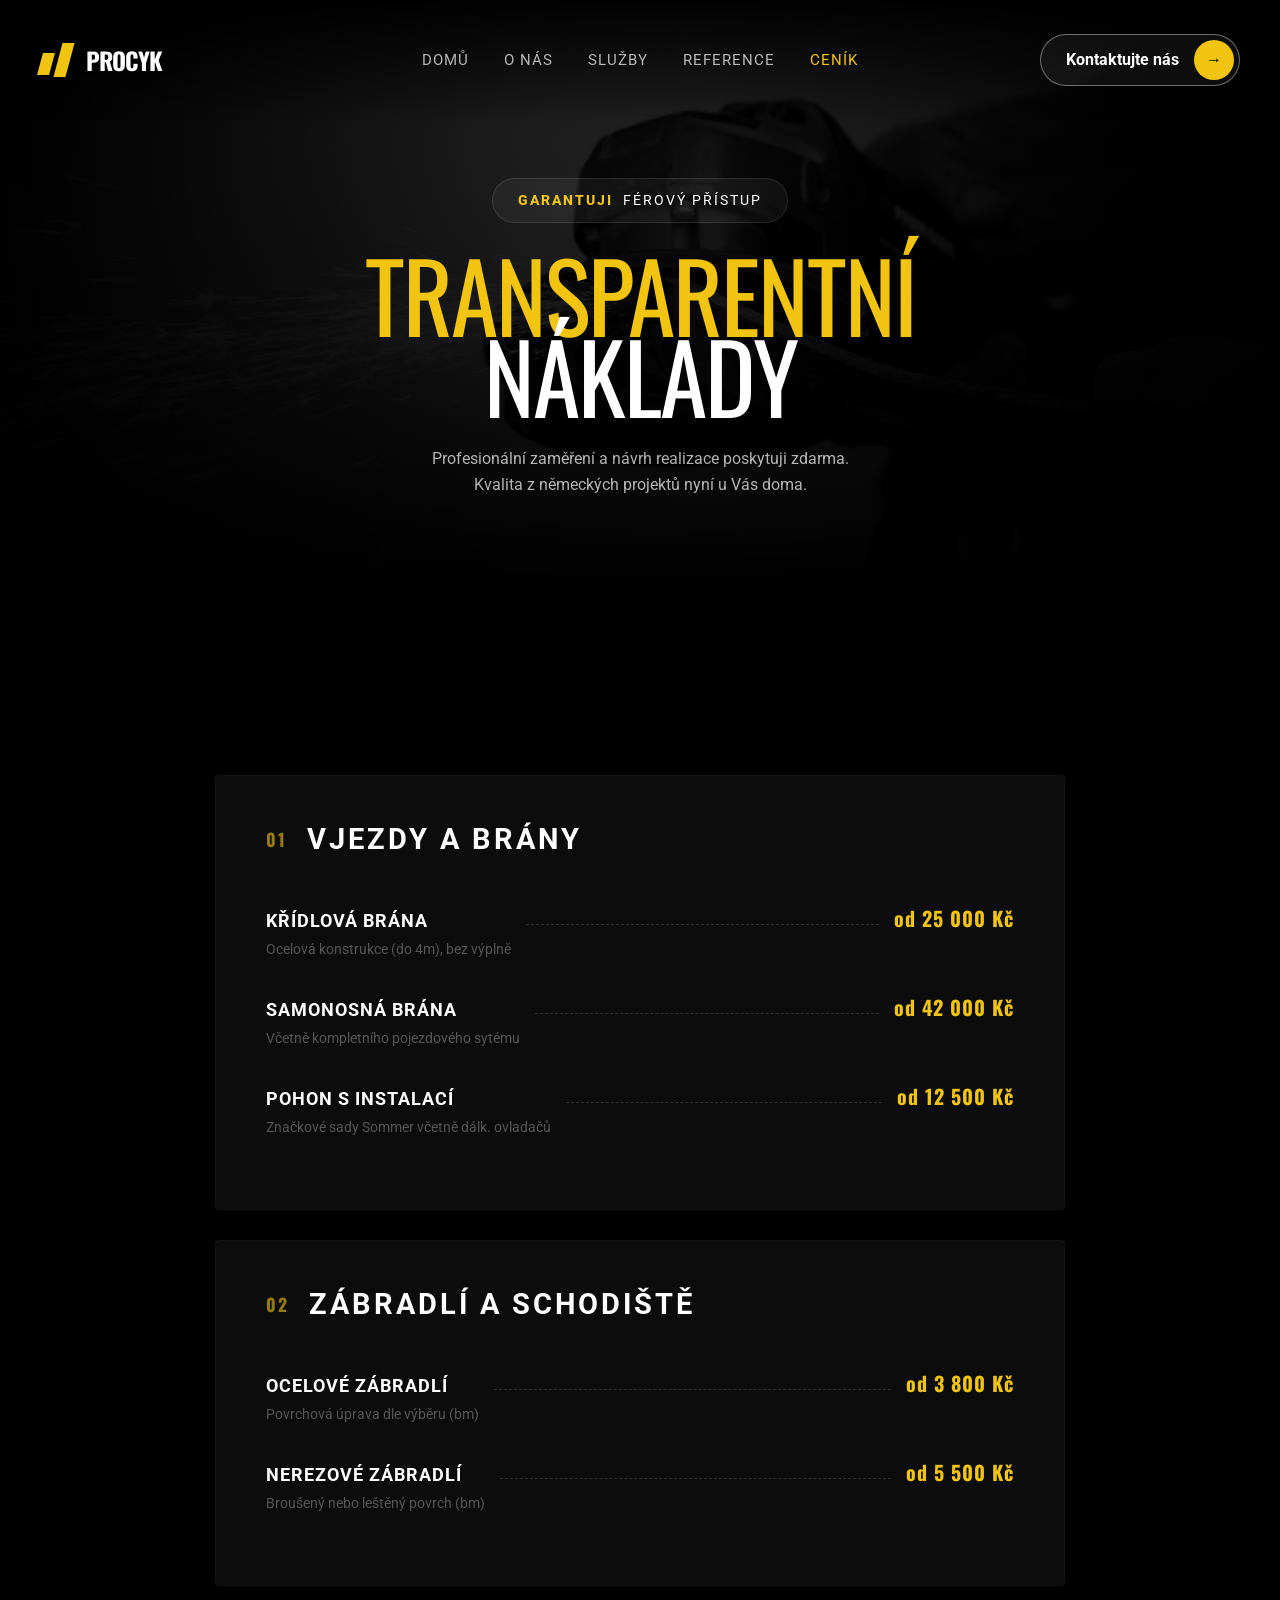
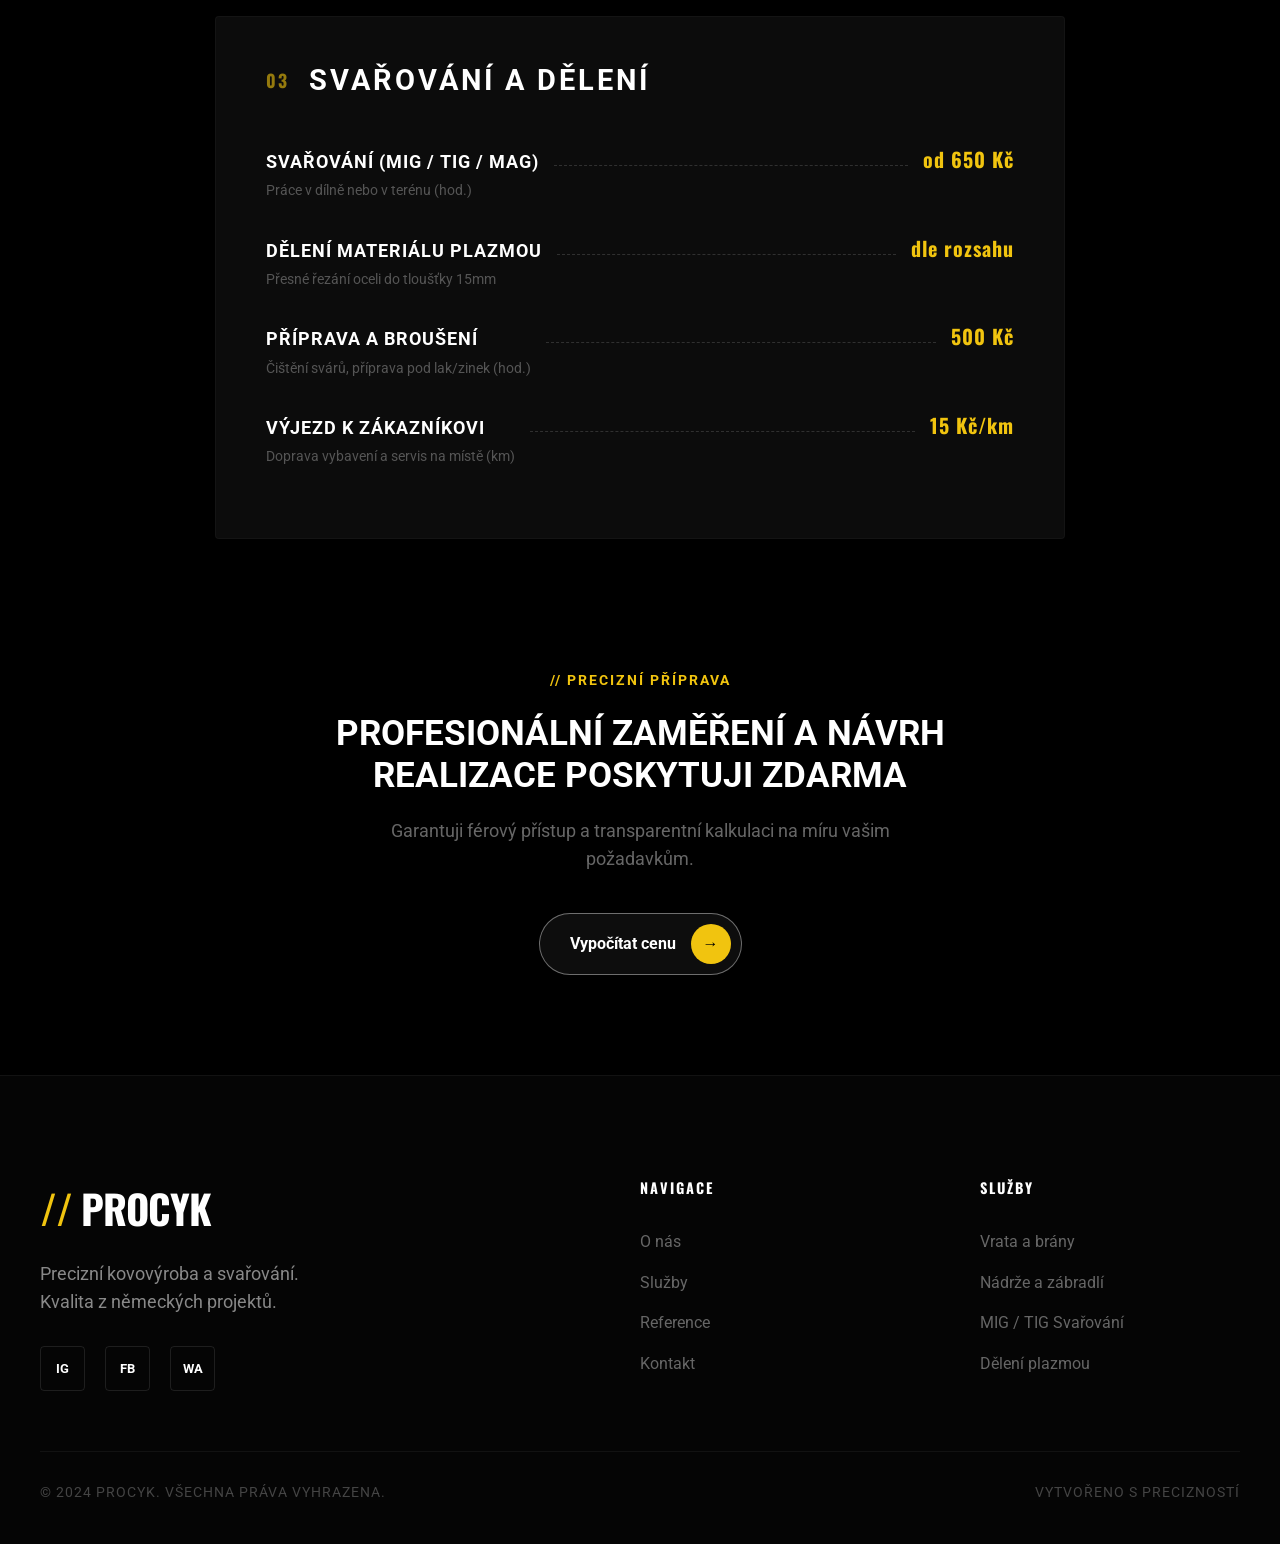
==== commit dc0fd105: "Update cenik.html" ====
--- a/cenik.html
+++ b/cenik.html
@@ -13,12 +13,15 @@
   <body>
     <header class="main-header">
       <div class="header-inner">
-        <div class="logo-wrapper">
-          <div class="logo-icon">
-            <span class="bar bar-1"></span>
-            <span class="bar bar-2"></span>
-          </div>
-        </div>
+<div class="logo-wrapper">
+  <a href="#" class="logo-link">
+    <div class="logo-icon">
+      <span class="bar bar-1"></span>
+      <span class="bar bar-2"></span>
+      <span class="logo-text">PROCYK</span>
+    </div>
+  </a>
+</div>
 
         <nav class="nav-menu">
           <ul>
